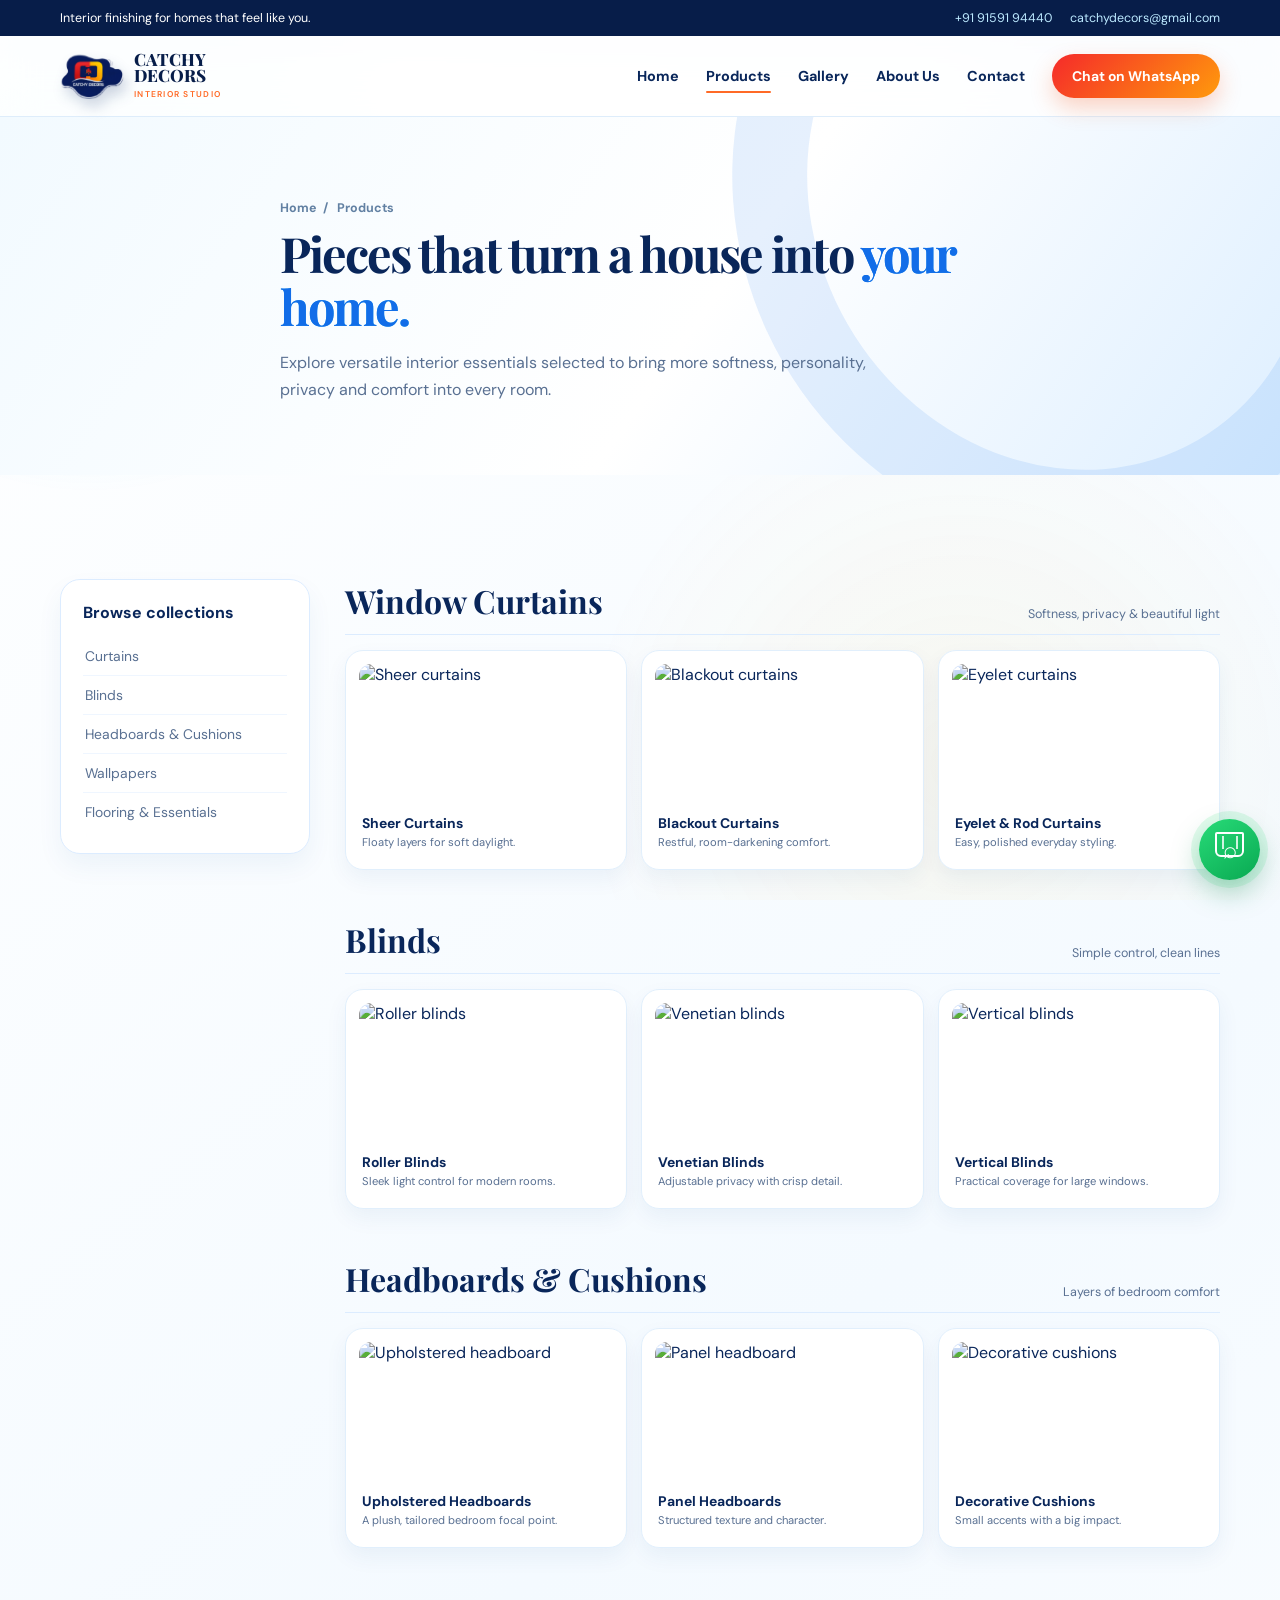
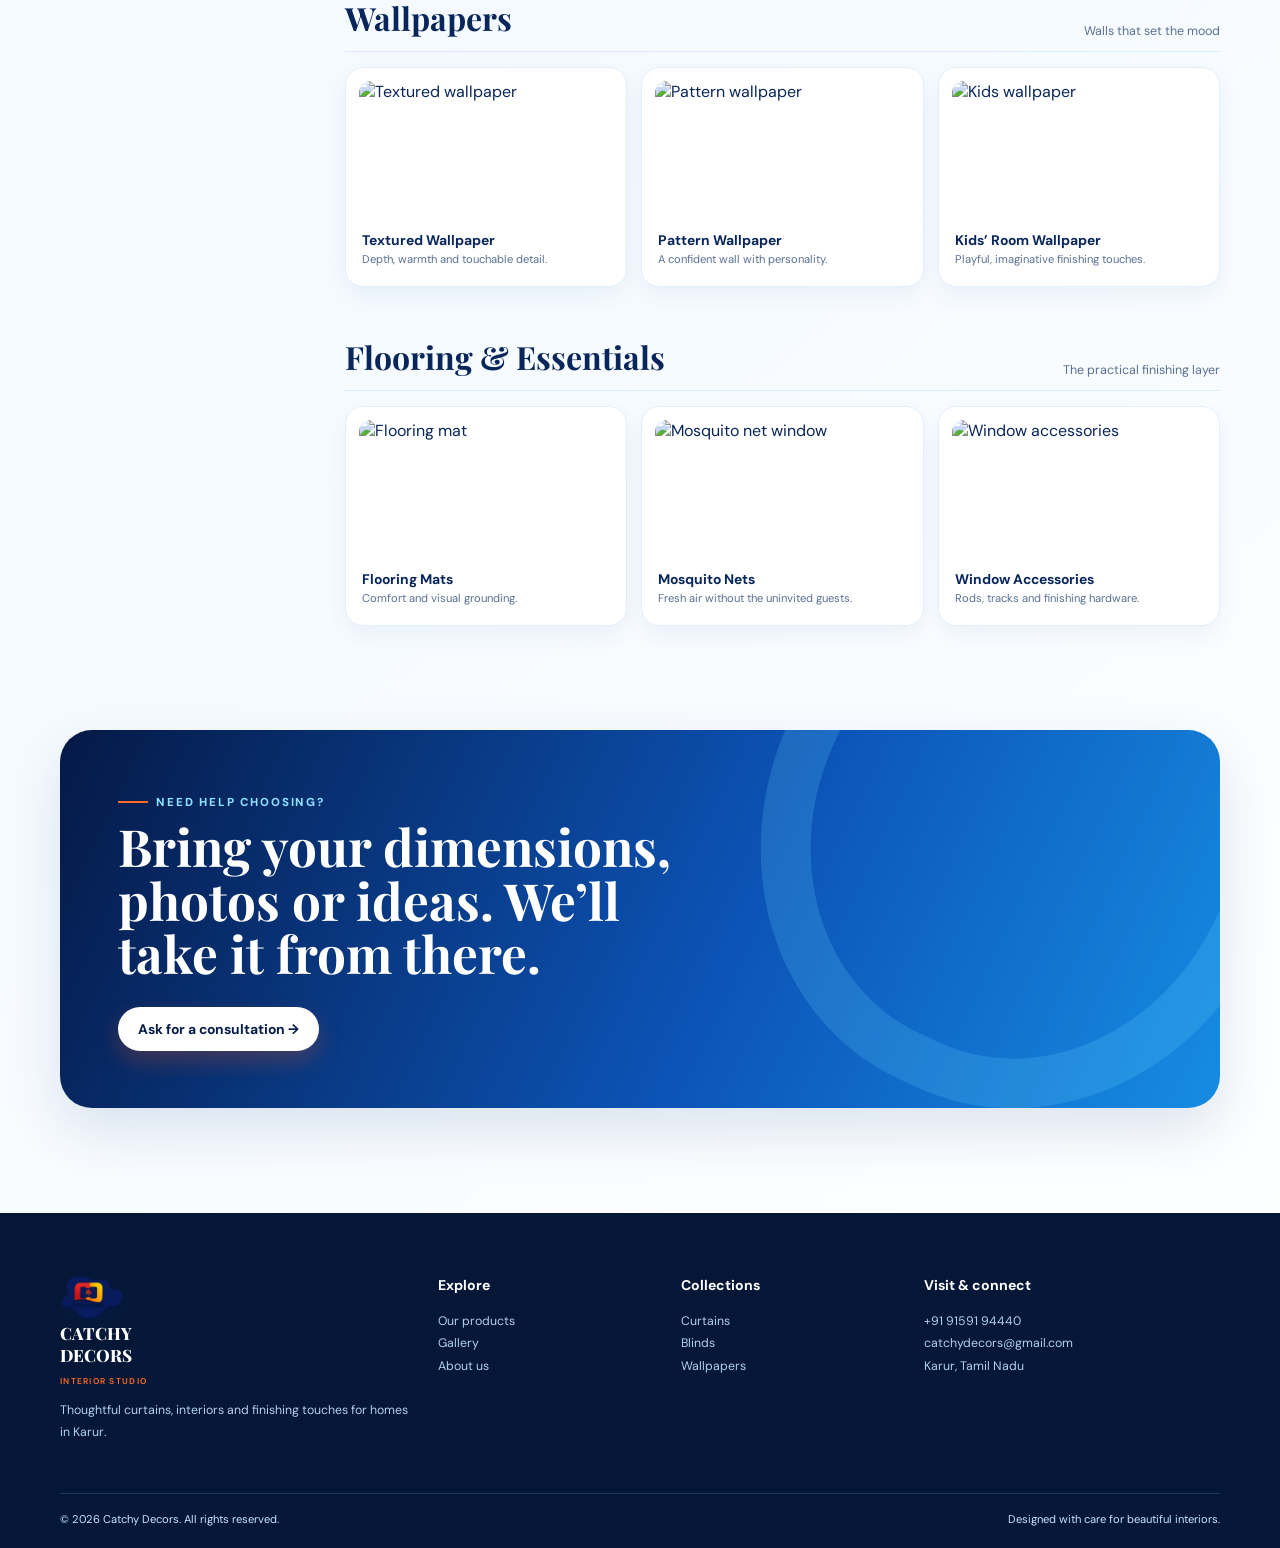
==== products.html @ 20538425 "Add files via upload" ====
<!doctype html>
<html lang="en-IN">

<head>
    <meta charset="utf-8">
    <meta name="viewport" content="width=device-width,initial-scale=1">
    <title>Interior Products | Curtains, Blinds, Wallpapers & More | Catchy Decors</title>
    <meta name="description"
        content="Browse Catchy Decors interior collections in Karur: window curtains, blinds, custom headboards and cushions, wallpapers, flooring mats and mosquito nets.">
    <meta name="keywords"
        content="curtain shop Karur, blinds, headboard, cushions, wallpaper, flooring mat, mosquito net">
    <meta name="robots" content="index, follow">
    <meta name="theme-color" content="#0b5cc0">
    <link rel="icon" href="assets/catchy-decors-logo.png">
    <link rel="stylesheet" href="styles.css">
</head>

<body>
    <div class="topline">
        <div class="container"><span>Interior finishing for homes that feel like you.</span>
            <div class="mini-links"><a href="tel:+919159194440">+91 91591 94440</a><a
                    href="mailto:catchydecors@gmail.com">catchydecors@gmail.com</a></div>
        </div>
    </div>
    <header class="site-header">
        <nav class="nav container"><a class="brand" href="index.html"><span class="logo-wrap"><img class="brand-logo"
                        src="assets/catchy-decors-logo.png" alt="Catchy Decors logo"></span><span
                    class="brand-name">CATCHY<br>DECORS<small>INTERIOR STUDIO</small></span></a><button
                class="menu-toggle" aria-label="Open navigation" aria-expanded="false">☰</button>
            <div class="navlinks"><a href="index.html">Home</a><a class="active" href="products.html">Products</a><a
                    href="gallery.html">Gallery</a><a href="about.html">About Us</a><a href="contact.html">Contact</a><a
                    class="nav-cta" href="https://wa.me/919159194440" target="_blank" rel="noopener">Chat on
                    WhatsApp</a></div>
        </nav>
    </header>
    <main>
        <section class="page-hero">
            <div class="container page-intro">
                <div class="breadcrumb"><a href="index.html">Home</a><span>/</span> Products</div>
                <h1>Pieces that turn a house into <em style="font-style:normal;color:#126de8">your home.</em></h1>
                <p>Explore versatile interior essentials selected to bring more softness, personality, privacy and
                    comfort into every room.</p>
            </div>
        </section>
        <section class="section container">
            <div class="products-layout">
                <aside class="product-filter">
                    <h3>Browse collections</h3><a href="#curtains">Curtains</a><a href="#blinds">Blinds</a><a
                        href="#headboards">Headboards & Cushions</a><a href="#wallpapers">Wallpapers</a><a
                        href="#flooring">Flooring & Essentials</a>
                </aside>
                <div class="product-list">
                    <section class="product-category" id="curtains">
                        <div class="category-title">
                            <h2>Window Curtains</h2>
                            <p>Softness, privacy & beautiful light</p>
                        </div>
                        <div class="subproduct-grid">
                            <article class="subproduct"><img
                                    src="https://images.unsplash.com/photo-1615874694520-474822394e73?auto=format&fit=crop&w=500&q=80"
                                    alt="Sheer curtains">
                                <h3>Sheer Curtains</h3>
                                <p>Floaty layers for soft daylight.</p>
                            </article>
                            <article class="subproduct"><img
                                    src="https://images.unsplash.com/photo-1618221195710-dd6b41faaea6?auto=format&fit=crop&w=500&q=80"
                                    alt="Blackout curtains">
                                <h3>Blackout Curtains</h3>
                                <p>Restful, room-darkening comfort.</p>
                            </article>
                            <article class="subproduct"><img
                                    src="https://images.unsplash.com/photo-1600210492486-724fe5c67fb0?auto=format&fit=crop&w=500&q=80"
                                    alt="Eyelet curtains">
                                <h3>Eyelet & Rod Curtains</h3>
                                <p>Easy, polished everyday styling.</p>
                            </article>
                        </div>
                    </section>
                    <section class="product-category" id="blinds">
                        <div class="category-title">
                            <h2>Blinds</h2>
                            <p>Simple control, clean lines</p>
                        </div>
                        <div class="subproduct-grid">
                            <article class="subproduct"><img
                                    src="https://images.unsplash.com/photo-1618220179428-22790b461013?auto=format&fit=crop&w=500&q=80"
                                    alt="Roller blinds">
                                <h3>Roller Blinds</h3>
                                <p>Sleek light control for modern rooms.</p>
                            </article>
                            <article class="subproduct"><img
                                    src="https://images.unsplash.com/photo-1615873968403-89e068629265?auto=format&fit=crop&w=500&q=80"
                                    alt="Venetian blinds">
                                <h3>Venetian Blinds</h3>
                                <p>Adjustable privacy with crisp detail.</p>
                            </article>
                            <article class="subproduct"><img
                                    src="https://images.unsplash.com/photo-1600607687939-ce8a6c25118c?auto=format&fit=crop&w=500&q=80"
                                    alt="Vertical blinds">
                                <h3>Vertical Blinds</h3>
                                <p>Practical coverage for large windows.</p>
                            </article>
                        </div>
                    </section>
                    <section class="product-category" id="headboards">
                        <div class="category-title">
                            <h2>Headboards & Cushions</h2>
                            <p>Layers of bedroom comfort</p>
                        </div>
                        <div class="subproduct-grid">
                            <article class="subproduct"><img
                                    src="https://images.unsplash.com/photo-1616486338812-3dadae4b4ace?auto=format&fit=crop&w=500&q=80"
                                    alt="Upholstered headboard">
                                <h3>Upholstered Headboards</h3>
                                <p>A plush, tailored bedroom focal point.</p>
                            </article>
                            <article class="subproduct"><img
                                    src="https://images.unsplash.com/photo-1616486338812-3dadae4b4ace?auto=format&fit=crop&w=500&q=80"
                                    alt="Panel headboard">
                                <h3>Panel Headboards</h3>
                                <p>Structured texture and character.</p>
                            </article>
                            <article class="subproduct"><img
                                    src="https://images.unsplash.com/photo-1616486338812-3dadae4b4ace?auto=format&fit=crop&w=500&q=80"
                                    alt="Decorative cushions">
                                <h3>Decorative Cushions</h3>
                                <p>Small accents with a big impact.</p>
                            </article>
                        </div>
                    </section>
                    <section class="product-category" id="wallpapers">
                        <div class="category-title">
                            <h2>Wallpapers</h2>
                            <p>Walls that set the mood</p>
                        </div>
                        <div class="subproduct-grid">
                            <article class="subproduct"><img
                                    src="https://images.unsplash.com/photo-1615529162924-f8605388461d?auto=format&fit=crop&w=500&q=80"
                                    alt="Textured wallpaper">
                                <h3>Textured Wallpaper</h3>
                                <p>Depth, warmth and touchable detail.</p>
                            </article>
                            <article class="subproduct"><img
                                    src="https://images.unsplash.com/photo-1615873968403-89e068629265?auto=format&fit=crop&w=500&q=80"
                                    alt="Pattern wallpaper">
                                <h3>Pattern Wallpaper</h3>
                                <p>A confident wall with personality.</p>
                            </article>
                            <article class="subproduct"><img
                                    src="https://images.unsplash.com/photo-1615529162924-f8605388461d?auto=format&fit=crop&w=500&q=80"
                                    alt="Kids wallpaper">
                                <h3>Kids’ Room Wallpaper</h3>
                                <p>Playful, imaginative finishing touches.</p>
                            </article>
                        </div>
                    </section>
                    <section class="product-category" id="flooring">
                        <div class="category-title">
                            <h2>Flooring & Essentials</h2>
                            <p>The practical finishing layer</p>
                        </div>
                        <div class="subproduct-grid">
                            <article class="subproduct"><img
                                    src="https://images.unsplash.com/photo-1600607687920-4e2a09cf159d?auto=format&fit=crop&w=500&q=80"
                                    alt="Flooring mat">
                                <h3>Flooring Mats</h3>
                                <p>Comfort and visual grounding.</p>
                            </article>
                            <article class="subproduct"><img
                                    src="https://images.unsplash.com/photo-1600210492486-724fe5c67fb0?auto=format&fit=crop&w=500&q=80"
                                    alt="Mosquito net window">
                                <h3>Mosquito Nets</h3>
                                <p>Fresh air without the uninvited guests.</p>
                            </article>
                            <article class="subproduct"><img
                                    src="https://images.unsplash.com/photo-1600607687920-4e2a09cf159d?auto=format&fit=crop&w=500&q=80"
                                    alt="Window accessories">
                                <h3>Window Accessories</h3>
                                <p>Rods, tracks and finishing hardware.</p>
                            </article>
                        </div>
                    </section>
                </div>
            </div>
        </section>
        <section class="container">
            <div class="cta-band"><span class="eyebrow" style="color:#8ee1ff">Need help choosing?</span>
                <h2>Bring your dimensions, photos or ideas. We’ll take it from there.</h2><a class="button"
                    href="contact.html">Ask for a consultation →</a>
            </div>
        </section>
    </main>
    <footer class="footer">
        <div class="container footer-grid">
            <div><a class="brand" href="index.html"><span class="logo-wrap"><img class="brand-logo"
                            src="assets/catchy-decors-logo.png" alt="Catchy Decors"></span><span
                        class="brand-name">CATCHY<br>DECORS<small>INTERIOR STUDIO</small></span></a>
                <p>Thoughtful curtains, interiors and finishing touches for homes in Karur.</p>
            </div>
            <div>
                <h3>Explore</h3><a href="products.html">Our products</a><a href="gallery.html">Gallery</a><a
                    href="about.html">About us</a>
            </div>
            <div>
                <h3>Collections</h3><a href="#curtains">Curtains</a><a href="#blinds">Blinds</a><a
                    href="#wallpapers">Wallpapers</a>
            </div>
            <div>
                <h3>Visit & connect</h3><a href="tel:+919159194440">+91 91591 94440</a><a
                    href="mailto:catchydecors@gmail.com">catchydecors@gmail.com</a><a
                    href="https://maps.app.goo.gl/fPRfcHDb8hCTFFmR6" target="_blank" rel="noopener">Karur, Tamil
                    Nadu</a>
            </div>
        </div>
        <div class="container footer-bottom"><span>© 2026 Catchy Decors. All rights reserved.</span><span>Designed with
                care for beautiful interiors.</span></div>
    </footer><a class="whatsapp" href="https://wa.me/919159194440" target="_blank" rel="noopener"
        aria-label="Chat with Catchy Decors on WhatsApp">⌕</a>
    <script src="script.js"></script>
</body>

</html>
---- styles.css ----
@import url('https://fonts.googleapis.com/css2?family=DM+Sans:wght@400;500;600;700&family=Playfair+Display:wght@600;700;800&display=swap');

:root {
    --ink: #09265a;
    --navy: #071d49;
    --blue: #126de8;
    --sky: #eaf6ff;
    --cyan: #64d7ff;
    --gold: #ffb309;
    --orange: #ff6a26;
    --red: #f52828;
    --white: #fff;
    --muted: #597092;
    --line: #dcecff;
    --shadow: 0 22px 55px rgba(10, 54, 125, .13)
}

* {
    box-sizing: border-box
}

html {
    scroll-behavior: smooth
}

body {
    margin: 0;
    background: linear-gradient(140deg, #fff 0%, #f4faff 48%, #fff 100%);
    color: var(--ink);
    font-family: 'DM Sans', Arial, sans-serif;
    overflow-x: hidden
}

body:before {
    content: '';
    position: fixed;
    inset: 0;
    z-index: -3;
    opacity: .8;
    background: radial-gradient(circle at 7% 20%, rgba(100, 215, 255, .19), transparent 20rem), radial-gradient(circle at 95% 18%, rgba(18, 109, 232, .11), transparent 19rem), radial-gradient(circle at 75% 85%, rgba(255, 179, 9, .08), transparent 25rem)
}

a {
    color: inherit;
    text-decoration: none
}

img {
    display: block;
    max-width: 100%
}

.container {
    width: min(1160px, calc(100% - 40px));
    margin: auto
}

.skip {
    position: absolute;
    left: -999px
}

.skip:focus {
    left: 1rem;
    top: 1rem;
    z-index: 100;
    background: white;
    padding: 10px
}

.topline {
    background: var(--navy);
    color: white;
    font-size: .78rem
}

.topline .container {
    height: 36px;
    display: flex;
    align-items: center;
    justify-content: space-between
}

.topline a {
    color: #bce9ff
}

.topline .mini-links {
    display: flex;
    gap: 18px
}

.site-header {
    position: sticky;
    top: 0;
    z-index: 50;
    background: rgba(255, 255, 255, .82);
    backdrop-filter: blur(18px);
    border-bottom: 1px solid rgba(211, 231, 250, .75)
}

.nav {
    height: 80px;
    display: flex;
    align-items: center;
    justify-content: space-between;
    gap: 24px
}

.brand {
    display: flex;
    align-items: center;
    gap: 10px;
    min-width: 145px
}

.logo-wrap {
    width: 64px;
    height: 56px;
    display: grid;
    place-items: center;
    perspective: 300px
}

.brand-logo {
    width: 76px;
    filter: drop-shadow(4px 8px 7px rgba(5, 36, 98, .22));
    transform: rotateY(-10deg) rotateX(7deg);
    animation: logo-float 5s ease-in-out infinite
}

.brand-name {
    font-family: 'Playfair Display', serif;
    color: var(--navy);
    font-weight: 800;
    line-height: .9;
    font-size: 1.06rem
}

.brand-name small {
    display: block;
    font: 600 .53rem 'DM Sans', sans-serif;
    letter-spacing: .15em;
    color: var(--orange);
    margin-top: 6px
}

.navlinks {
    display: flex;
    align-items: center;
    gap: 27px;
    font-size: .9rem;
    font-weight: 700
}

.navlinks a {
    position: relative
}

.navlinks a:not(.nav-cta):after {
    content: '';
    height: 2px;
    border-radius: 4px;
    width: 0;
    position: absolute;
    bottom: -8px;
    left: 0;
    background: var(--orange);
    transition: .25s
}

.navlinks a:hover:after,
.navlinks a.active:after {
    width: 100%
}

.nav-cta,
.button {
    display: inline-flex;
    align-items: center;
    justify-content: center;
    gap: 8px;
    border: 0;
    cursor: pointer;
    border-radius: 100px;
    padding: 13px 20px;
    background: linear-gradient(135deg, #f52a2a, #ff9a0c);
    color: white;
    font: 700 .87rem 'DM Sans', sans-serif;
    box-shadow: 0 10px 22px rgba(242, 83, 24, .25);
    transition: transform .22s, box-shadow .22s
}

.nav-cta:hover,
.button:hover {
    transform: translateY(-3px);
    box-shadow: 0 15px 28px rgba(242, 83, 24, .3)
}

.menu-toggle {
    display: none;
    border: 0;
    background: transparent;
    font-size: 1.45rem;
    color: var(--ink)
}

.hero {
    position: relative;
    min-height: 635px;
    padding: 80px 0 65px;
    display: grid;
    align-items: center;
    overflow: hidden
}

.hero:before {
    content: '';
    position: absolute;
    width: 600px;
    height: 760px;
    right: -120px;
    top: -120px;
    background: linear-gradient(135deg, rgba(18, 109, 232, .13), rgba(100, 215, 255, .03));
    border-radius: 48% 52% 40% 60%;
    transform: rotate(-19deg)
}

.hero-grid {
    display: grid;
    grid-template-columns: 1.02fr .98fr;
    align-items: center;
    gap: 45px
}

.eyebrow {
    display: inline-flex;
    align-items: center;
    gap: 8px;
    color: #126de8;
    text-transform: uppercase;
    letter-spacing: .16em;
    font-size: .72rem;
    font-weight: 800
}

.eyebrow:before {
    content: '';
    width: 30px;
    height: 2px;
    background: var(--orange)
}

h1,
h2,
h3,
p {
    margin-top: 0
}

h1 {
    font-family: 'Playfair Display', serif;
    font-size: clamp(2.9rem, 5.5vw, 5.2rem);
    line-height: .99;
    letter-spacing: -.055em;
    margin: 15px 0 23px;
    max-width: 680px
}

h1 em {
    font-style: normal;
    background: linear-gradient(120deg, #0c73e8, #31b9ee);
    background-clip: text;
    -webkit-background-clip: text;
    color: transparent
}

.hero p {
    font-size: 1.05rem;
    line-height: 1.7;
    color: var(--muted);
    max-width: 550px
}

.hero-actions {
    display: flex;
    gap: 12px;
    flex-wrap: wrap;
    margin-top: 30px
}

.button.secondary {
    background: white;
    color: var(--ink);
    box-shadow: inset 0 0 0 1px #b7d8ff, 0 8px 18px rgba(10, 54, 125, .08)
}

.button.secondary:hover {
    box-shadow: inset 0 0 0 1px #85beff, 0 14px 24px rgba(10, 54, 125, .11)
}

.trust-row {
    display: flex;
    gap: 24px;
    flex-wrap: wrap;
    margin-top: 42px
}

.trust-item {
    font-size: .77rem;
    font-weight: 700;
    color: #476585;
    display: flex;
    align-items: center;
    gap: 7px
}

.trust-item b {
    color: #ef6c16;
    font-size: 1.1rem
}

.hero-scene {
    position: relative;
    height: 475px;
    perspective: 1000px
}

.hero-photo {
    position: absolute;
    inset: 30px 7px 0 50px;
    overflow: hidden;
    border-radius: 42px 42px 110px 42px;
    box-shadow: -18px 23px 0 #d9f0ff, 0 32px 60px rgba(8, 54, 119, .23);
    transform: rotateY(-5deg) rotateX(2deg)
}

.hero-photo img {
    width: 100%;
    height: 100%;
    object-fit: cover
}

.hero-photo:after {
    content: '';
    position: absolute;
    inset: 0;
    background: linear-gradient(135deg, rgba(6, 29, 73, .15), transparent 55%)
}

.floating-card {
    position: absolute;
    background: rgba(255, 255, 255, .91);
    backdrop-filter: blur(10px);
    border: 1px solid white;
    box-shadow: var(--shadow);
    border-radius: 17px;
    padding: 14px;
    display: flex;
    align-items: center;
    gap: 10px;
    animation: levitate 5s ease-in-out infinite
}

.floating-card b {
    font-size: .83rem;
    display: block
}

.floating-card small {
    color: var(--muted);
    font-size: .67rem
}

.card-orb {
    width: 35px;
    height: 35px;
    border-radius: 50%;
    background: linear-gradient(135deg, var(--gold), var(--red));
    box-shadow: inset -5px -5px 7px rgba(133, 40, 0, .15)
}

.card-1 {
    left: 0;
    bottom: 62px
}

.card-2 {
    right: -12px;
    top: 0;
    animation-delay: -2.2s
}

.dot-grid {
    position: absolute;
    width: 106px;
    height: 106px;
    bottom: 0;
    right: 15px;
    opacity: .7;
    background-image: radial-gradient(var(--blue) 1.5px, transparent 1.5px);
    background-size: 13px 13px
}

.curtain-shape {
    position: absolute;
    z-index: -1;
    opacity: .13;
    width: 180px;
    height: 400px;
    left: -75px;
    top: 170px;
    background: linear-gradient(90deg, #0d64d8, #77dcff 22%, #126de8 47%, #c8f0ff 73%, #0f64d7);
    border-radius: 0 0 48% 52%;
    filter: blur(.3px);
    transform: skewY(-9deg)
}

.stats {
    position: relative;
    margin: -20px auto 0;
    width: min(1060px, calc(100% - 40px));
    background: rgba(255, 255, 255, .9);
    box-shadow: var(--shadow);
    border: 1px solid white;
    border-radius: 20px;
    display: grid;
    grid-template-columns: repeat(4, 1fr);
    z-index: 2
}

.stat {
    padding: 22px 28px;
    border-right: 1px solid var(--line)
}

.stat:last-child {
    border: 0
}

.stat strong {
    font-family: 'Playfair Display', serif;
    font-size: 1.65rem;
    display: block;
    color: var(--navy)
}

.stat span {
    font-size: .75rem;
    color: var(--muted);
    font-weight: 600
}

.section {
    padding: 104px 0;
    position: relative
}

.section.tint {
    background: linear-gradient(135deg, #f2faff, #fff 60%, #f7fbff)
}

.section-heading {
    display: flex;
    justify-content: space-between;
    align-items: end;
    gap: 30px;
    margin-bottom: 38px
}

.section-heading h2,
.page-intro h1 {
    font-family: 'Playfair Display', serif;
    font-size: clamp(2rem, 3.8vw, 3.3rem);
    line-height: 1.08;
    letter-spacing: -.04em;
    margin: 11px 0 0
}

.section-heading p {
    max-width: 460px;
    color: var(--muted);
    line-height: 1.65;
    margin: 0
}

.category-grid {
    display: grid;
    grid-template-columns: repeat(5, 1fr);
    gap: 16px
}

.category-card {
    position: relative;
    min-height: 245px;
    overflow: hidden;
    border-radius: 22px;
    background: #d7efff;
    box-shadow: 0 12px 25px rgba(28, 90, 151, .1);
    isolation: isolate;
    transition: transform .3s, box-shadow .3s
}

.category-card:hover {
    transform: translateY(-9px);
    box-shadow: 0 22px 34px rgba(28, 90, 151, .18)
}

.category-card img {
    position: absolute;
    inset: 0;
    width: 100%;
    height: 100%;
    object-fit: cover;
    transition: transform .55s
}

.category-card:hover img {
    transform: scale(1.1)
}

.category-card:after {
    content: '';
    position: absolute;
    inset: 0;
    background: linear-gradient(0deg, rgba(4, 22, 62, .86), transparent 70%);
    z-index: -1
}

.category-card div {
    position: absolute;
    inset: auto 15px 16px;
    color: white;
    z-index: 1
}

.category-card span {
    font-size: .68rem;
    color: #b9e6ff;
    font-weight: 700;
    text-transform: uppercase;
    letter-spacing: .1em
}

.category-card h3 {
    margin: 3px 0 0;
    font-size: 1.02rem
}

.home-products {
    display: grid;
    grid-template-columns: 1.05fr .95fr;
    gap: 44px;
    align-items: center
}

.product-showcase {
    height: 440px;
    border-radius: 38px;
    overflow: hidden;
    position: relative;
    box-shadow: var(--shadow)
}

.product-showcase img {
    width: 100%;
    height: 100%;
    object-fit: cover
}

.product-showcase:after {
    content: 'Custom-measured. Beautifully fitted.';
    position: absolute;
    right: 0;
    bottom: 0;
    padding: 16px 23px;
    border-radius: 18px 0 0 0;
    color: white;
    background: linear-gradient(135deg, #f52a2a, #ff9c10);
    font-size: .8rem;
    font-weight: 700
}

.benefits {
    display: grid;
    gap: 17px;
    margin: 27px 0
}

.benefit {
    display: flex;
    gap: 15px
}

.benefit-icon {
    flex: 0 0 40px;
    height: 40px;
    border-radius: 12px;
    background: #dff3ff;
    display: grid;
    place-items: center;
    color: #0b70db;
    font-size: 1.1rem
}

.benefit h3 {
    font-size: .95rem;
    margin: 1px 0 5px
}

.benefit p {
    font-size: .82rem;
    line-height: 1.55;
    color: var(--muted);
    margin: 0
}

.gallery-peek {
    display: grid;
    grid-template-columns: 1.15fr .85fr;
    gap: 18px;
    height: 390px
}

.gallery-peek a {
    overflow: hidden;
    border-radius: 24px;
    position: relative
}

.gallery-peek a:first-child {
    grid-row: span 2
}

.gallery-peek img {
    height: 100%;
    width: 100%;
    object-fit: cover;
    transition: transform .45s
}

.gallery-peek a:hover img {
    transform: scale(1.06)
}

.gallery-peek a:after {
    content: attr(data-label);
    position: absolute;
    inset: auto 0 0;
    padding: 24px 18px 15px;
    color: white;
    font-size: .86rem;
    font-weight: 700;
    background: linear-gradient(transparent, rgba(7, 29, 73, .78))
}

.cta-band {
    position: relative;
    overflow: hidden;
    background: linear-gradient(115deg, #051946, #0c54b7 58%, #168ce2);
    color: white;
    border-radius: 32px;
    padding: 57px 58px;
    box-shadow: var(--shadow)
}

.cta-band:after {
    content: '';
    position: absolute;
    right: -70px;
    top: -200px;
    width: 420px;
    height: 480px;
    border: 50px solid rgba(109, 221, 255, .18);
    border-radius: 48%;
    transform: rotate(25deg)
}

.cta-band h2 {
    font-family: 'Playfair Display', serif;
    font-size: clamp(2rem, 4vw, 3.2rem);
    line-height: 1.05;
    max-width: 600px;
    margin: 10px 0 16px
}

.cta-band p {
    max-width: 530px;
    color: #d3edff;
    line-height: 1.65
}

.cta-band .button {
    position: relative;
    z-index: 1;
    background: white;
    color: var(--navy);
    margin-top: 10px
}

.page-hero {
    position: relative;
    overflow: hidden;
    padding: 83px 0 72px;
    background: linear-gradient(125deg, #f2faff, #fff 55%, #deefff)
}

.page-hero:after {
    content: '';
    position: absolute;
    width: 490px;
    height: 550px;
    right: -100px;
    top: -265px;
    border: 75px solid rgba(18, 109, 232, .1);
    border-radius: 50%;
    transform: rotate(-30deg)
}

.breadcrumb {
    font-size: .78rem;
    color: #6281a3;
    font-weight: 700
}

.breadcrumb span {
    margin: 0 6px
}

.page-intro {
    max-width: 720px;
    position: relative;
    z-index: 1
}

.page-intro p {
    max-width: 600px;
    margin: 17px 0 0;
    color: var(--muted);
    line-height: 1.7
}

.products-layout {
    display: grid;
    grid-template-columns: 250px 1fr;
    gap: 35px
}

.product-filter {
    height: max-content;
    padding: 22px;
    border: 1px solid var(--line);
    border-radius: 20px;
    background: white;
    box-shadow: 0 12px 26px rgba(17, 82, 150, .06);
    position: sticky;
    top: 100px
}

.product-filter h3 {
    font-size: 1rem;
    margin-bottom: 14px
}

.product-filter a {
    display: block;
    padding: 10px 2px;
    color: var(--muted);
    font-size: .87rem;
    border-bottom: 1px solid #eff6ff
}

.product-filter a:last-child {
    border: 0
}

.product-filter a:hover {
    color: var(--blue);
    font-weight: 700
}

.product-list {
    display: grid;
    gap: 48px
}

.product-category {
    scroll-margin-top: 120px
}

.product-category>.category-title {
    display: flex;
    align-items: end;
    justify-content: space-between;
    margin-bottom: 15px;
    border-bottom: 1px solid var(--line);
    padding-bottom: 12px
}

.category-title h2 {
    font-family: 'Playfair Display', serif;
    font-size: 2rem;
    margin: 0
}

.category-title p {
    margin: 0;
    font-size: .78rem;
    color: var(--muted)
}

.subproduct-grid {
    display: grid;
    grid-template-columns: repeat(3, 1fr);
    gap: 14px
}

.subproduct {
    min-height: 220px;
    border: 1px solid #e1effc;
    background: white;
    border-radius: 18px;
    padding: 13px;
    box-shadow: 0 9px 22px rgba(14, 72, 130, .06);
    transition: .3s
}

.subproduct:hover {
    transform: translateY(-5px);
    box-shadow: 0 18px 28px rgba(14, 72, 130, .11)
}

.subproduct img {
    height: 138px;
    width: 100%;
    object-fit: cover;
    border-radius: 12px
}

.subproduct h3 {
    font-size: .87rem;
    margin: 12px 3px 3px
}

.subproduct p {
    font-size: .7rem;
    color: var(--muted);
    margin: 0 3px
}

.gallery-stage {
    height: 510px;
    margin-top: 15px;
    display: grid;
    place-items: center;
    perspective: 1200px;
    overflow: hidden;
    border-radius: 32px;
    background: radial-gradient(circle at 50% 20%, #edf9ff, #bfe6ff 110%);
    position: relative
}

.gallery-stage:before {
    content: 'CATCHY DECORS • KARUR';
    position: absolute;
    top: 26px;
    font-size: .66rem;
    letter-spacing: .22em;
    font-weight: 800;
    color: #4382ad
}

.gallery-ring {
    --rot: 0deg;
    width: 270px;
    height: 344px;
    position: relative;
    transform-style: preserve-3d;
    transition: transform .75s cubic-bezier(.2, .8, .2, 1);
    transform: rotateY(var(--rot))
}

.gallery-slide {
    position: absolute;
    inset: 0;
    overflow: hidden;
    border-radius: 20px;
    box-shadow: 0 20px 34px rgba(7, 45, 97, .26);
    backface-visibility: hidden
}

.gallery-slide:nth-child(1) {
    transform: rotateY(0deg) translateZ(290px)
}

.gallery-slide:nth-child(2) {
    transform: rotateY(72deg) translateZ(290px)
}

.gallery-slide:nth-child(3) {
    transform: rotateY(144deg) translateZ(290px)
}

.gallery-slide:nth-child(4) {
    transform: rotateY(216deg) translateZ(290px)
}

.gallery-slide:nth-child(5) {
    transform: rotateY(288deg) translateZ(290px)
}

.gallery-slide img {
    width: 100%;
    height: 100%;
    object-fit: cover
}

.gallery-slide span {
    position: absolute;
    bottom: 0;
    left: 0;
    right: 0;
    padding: 30px 16px 15px;
    color: white;
    font-size: .8rem;
    font-weight: 700;
    background: linear-gradient(transparent, rgba(5, 24, 58, .8))
}

.gallery-controls {
    display: flex;
    align-items: center;
    justify-content: center;
    gap: 12px;
    margin-top: 22px
}

.round-btn {
    width: 42px;
    height: 42px;
    border: 1px solid #bedfff;
    border-radius: 50%;
    background: white;
    color: var(--blue);
    font-size: 1.15rem;
    cursor: pointer
}

.round-btn:hover {
    background: var(--blue);
    color: white
}

.gallery-note {
    font-size: .78rem;
    color: var(--muted);
    margin: 0 8px
}

.about-layout {
    display: grid;
    grid-template-columns: .9fr 1.1fr;
    gap: 60px;
    align-items: center
}

.about-photo {
    position: relative
}

.about-photo img {
    height: 480px;
    width: 100%;
    object-fit: cover;
    border-radius: 34px;
    box-shadow: var(--shadow)
}

.about-photo:after {
    content: 'Karur, Tamil Nadu';
    position: absolute;
    bottom: 25px;
    right: -18px;
    background: white;
    border-radius: 13px;
    padding: 13px 17px;
    box-shadow: var(--shadow);
    font-size: .75rem;
    font-weight: 800
}

.about-copy p {
    color: var(--muted);
    line-height: 1.75
}

.values {
    display: grid;
    grid-template-columns: 1fr 1fr;
    gap: 15px;
    margin-top: 25px
}

.value {
    padding: 18px;
    border-radius: 15px;
    background: #f1f9ff
}

.value strong {
    display: block;
    font-size: .87rem;
    margin-bottom: 5px
}

.value span {
    font-size: .73rem;
    color: var(--muted);
    line-height: 1.4
}

.contact-layout {
    display: grid;
    grid-template-columns: .88fr 1.12fr;
    gap: 34px
}

.contact-card,
.contact-form {
    border-radius: 25px;
    background: white;
    border: 1px solid #e0eefb;
    box-shadow: var(--shadow);
    padding: 34px
}

.contact-card {
    background: linear-gradient(145deg, #061d49, #0d5abe);
    color: white
}

.contact-card h2,
.contact-form h2 {
    font-family: 'Playfair Display', serif;
    font-size: 2.15rem;
    line-height: 1.1
}

.contact-card p {
    color: #cce7ff;
    line-height: 1.65;
    font-size: .88rem
}

.contact-details {
    display: grid;
    gap: 18px;
    margin: 29px 0
}

.contact-detail {
    display: flex;
    gap: 12px
}

.contact-detail i {
    font-style: normal;
    display: grid;
    place-items: center;
    flex: 0 0 32px;
    height: 32px;
    border-radius: 9px;
    background: rgba(95, 211, 255, .18)
}

.contact-detail b {
    display: block;
    font-size: .73rem;
    color: #9edcff;
    text-transform: uppercase;
    letter-spacing: .09em
}

.contact-detail span {
    font-size: .83rem;
    display: block;
    margin-top: 3px
}

.contact-card .button {
    background: white;
    color: var(--navy);
    width: 100%
}

.contact-form p {
    color: var(--muted);
    font-size: .85rem;
    line-height: 1.6
}

.form-row {
    display: grid;
    grid-template-columns: 1fr 1fr;
    gap: 14px
}

.field {
    margin: 12px 0
}

.field label {
    display: block;
    font-size: .74rem;
    font-weight: 800;
    margin: 0 0 6px
}

.field input,
.field textarea {
    width: 100%;
    border: 1px solid #cfe3f7;
    border-radius: 11px;
    padding: 12px;
    font: inherit;
    font-size: .86rem;
    outline: none
}

.field input:focus,
.field textarea:focus {
    border-color: var(--blue);
    box-shadow: 0 0 0 3px #dbf0ff
}

.field textarea {
    height: 106px;
    resize: vertical
}

.form-status {
    font-size: .78rem;
    color: #25833f;
    margin: 10px 0 0;
    display: none
}

.social-row {
    display: flex;
    gap: 10px;
    margin-top: 20px
}

.social-row a {
    width: 34px;
    height: 34px;
    border-radius: 50%;
    background: rgba(255, 255, 255, .13);
    display: grid;
    place-items: center;
    font-weight: 800;
    font-size: .75rem
}

.social-row a:hover {
    background: var(--cyan);
    color: var(--navy)
}

.footer {
    background: #051736;
    color: #c6e3ff;
    margin-top: 105px;
    padding: 56px 0 22px
}

.footer-grid {
    display: grid;
    grid-template-columns: 1.3fr .8fr .8fr 1.1fr;
    gap: 28px
}

.footer h3 {
    color: white;
    font-size: .88rem;
    margin: 7px 0 16px
}

.footer p,
.footer a {
    font-size: .77rem;
    line-height: 1.8;
    color: #b1d0ed
}

.footer a {
    display: block
}

.footer .brand-name {
    color: white
}

.footer .brand {
    margin-bottom: 12px
}

.footer-bottom {
    border-top: 1px solid rgba(166, 214, 251, .18);
    margin-top: 38px;
    padding-top: 18px;
    display: flex;
    justify-content: space-between;
    font-size: .7rem
}

.whatsapp {
    position: fixed;
    right: 20px;
    bottom: 20px;
    z-index: 60;
    width: 61px;
    height: 61px;
    border-radius: 50%;
    display: grid;
    place-items: center;
    background: linear-gradient(145deg, #28db78, #09a952);
    box-shadow: 0 12px 28px rgba(5, 135, 76, .34), 0 0 0 8px rgba(40, 219, 120, .13);
    color: white;
    font-size: 1.5rem;
    transition: .25s
}

.whatsapp:hover {
    transform: scale(1.08) rotate(-5deg)
}

.whatsapp:before {
    content: '';
    position: absolute;
    top: 13px;
    width: 25px;
    height: 21px;
    border: 2px solid white;
    border-radius: 2px 2px 6px 6px
}

.whatsapp:after {
    content: '';
    position: absolute;
    top: 17px;
    width: 12px;
    height: 13px;
    border-left: 2px solid white;
    border-right: 2px solid white;
    opacity: .8
}

@keyframes logo-float {
    50% {
        transform: rotateY(9deg) rotateX(-4deg) translateY(-4px)
    }
}

@keyframes levitate {
    50% {
        transform: translateY(-10px)
    }
}

@media(max-width:900px) {
    .navlinks {
        gap: 17px
    }

    .category-grid {
        grid-template-columns: repeat(3, 1fr)
    }

    .products-layout {
        grid-template-columns: 1fr
    }

    .product-filter {
        position: static;
        display: flex;
        align-items: center;
        gap: 13px;
        overflow: auto;
        padding: 13px
    }

    .product-filter h3 {
        margin: 0;
        white-space: nowrap
    }

    .product-filter a {
        padding: 5px 8px;
        border: 0;
        white-space: nowrap
    }

    .subproduct-grid {
        grid-template-columns: repeat(2, 1fr)
    }

    .footer-grid {
        grid-template-columns: 1.2fr 1fr
    }

    .hero {
        min-height: auto
    }

    .hero-grid {
        gap: 15px
    }

    .hero-scene {
        height: 400px
    }

    .about-layout {
        gap: 34px
    }
}

@media(max-width:680px) {
    .container {
        width: min(100% - 28px, 560px)
    }

    .topline {
        display: none
    }

    .nav {
        height: 68px
    }

    .brand-logo {
        width: 66px
    }

    .navlinks {
        display: none;
        position: absolute;
        top: 68px;
        left: 0;
        right: 0;
        padding: 18px 20px 23px;
        background: rgba(255, 255, 255, .98);
        box-shadow: 0 14px 22px rgba(9, 38, 90, .08);
        flex-direction: column;
        align-items: flex-start;
        gap: 20px
    }

    .navlinks.open {
        display: flex
    }

    .menu-toggle {
        display: block
    }

    .hero {
        padding: 61px 0 42px
    }

    .hero-grid {
        grid-template-columns: 1fr
    }

    .hero-scene {
        order: -1;
        height: 315px
    }

    .hero-photo {
        inset: 17px 12px 0 31px;
        border-radius: 28px 28px 72px 28px
    }

    .floating-card {
        padding: 10px
    }

    .card-1 {
        left: 0;
        bottom: 20px
    }

    .card-2 {
        right: 0
    }

    .hero h1 {
        font-size: 3rem
    }

    .hero p {
        font-size: .94rem
    }

    .trust-row {
        margin-top: 27px;
        gap: 14px
    }

    .stats {
        grid-template-columns: 1fr 1fr;
        margin-top: 0
    }

    .stat {
        padding: 17px;
        border-bottom: 1px solid var(--line)
    }

    .stat:nth-child(2) {
        border-right: 0
    }

    .stat:nth-child(3),
    .stat:nth-child(4) {
        border-bottom: 0
    }

    .section {
        padding: 68px 0
    }

    .section-heading {
        display: block;
        margin-bottom: 28px
    }

    .section-heading p {
        margin-top: 15px
    }

    .category-grid {
        grid-template-columns: 1fr 1fr;
        gap: 12px
    }

    .category-card {
        min-height: 190px
    }

    .category-card:last-child {
        grid-column: span 2
    }

    .home-products,
    .about-layout,
    .contact-layout {
        grid-template-columns: 1fr
    }

    .product-showcase {
        height: 320px
    }

    .gallery-peek {
        height: 380px;
        grid-template-columns: 1fr 1fr
    }

    .cta-band {
        padding: 38px 25px;
        border-radius: 24px
    }

    .page-hero {
        padding: 57px 0
    }

    .products-layout {
        gap: 26px
    }

    .subproduct-grid {
        grid-template-columns: 1fr 1fr;
        gap: 10px
    }

    .subproduct {
        padding: 9px;
        min-height: 190px
    }

    .subproduct img {
        height: 112px
    }

    .category-title p {
        display: none
    }

    .gallery-stage {
        height: 425px
    }

    .gallery-ring {
        transform: scale(.76) rotateY(var(--rot))
    }

    .about-photo img {
        height: 360px
    }

    .contact-card,
    .contact-form {
        padding: 26px 21px
    }

    .form-row {
        grid-template-columns: 1fr
    }

    .footer {
        margin-top: 68px
    }

    .footer-grid {
        grid-template-columns: 1fr 1fr;
        gap: 18px
    }

    .footer-grid>div:first-child {
        grid-column: span 2
    }

    .footer-bottom {
        display: block;
        line-height: 2
    }

    .whatsapp {
        right: 15px;
        bottom: 15px
    }

    .page-intro h1 {
        font-size: 2.7rem
    }
}
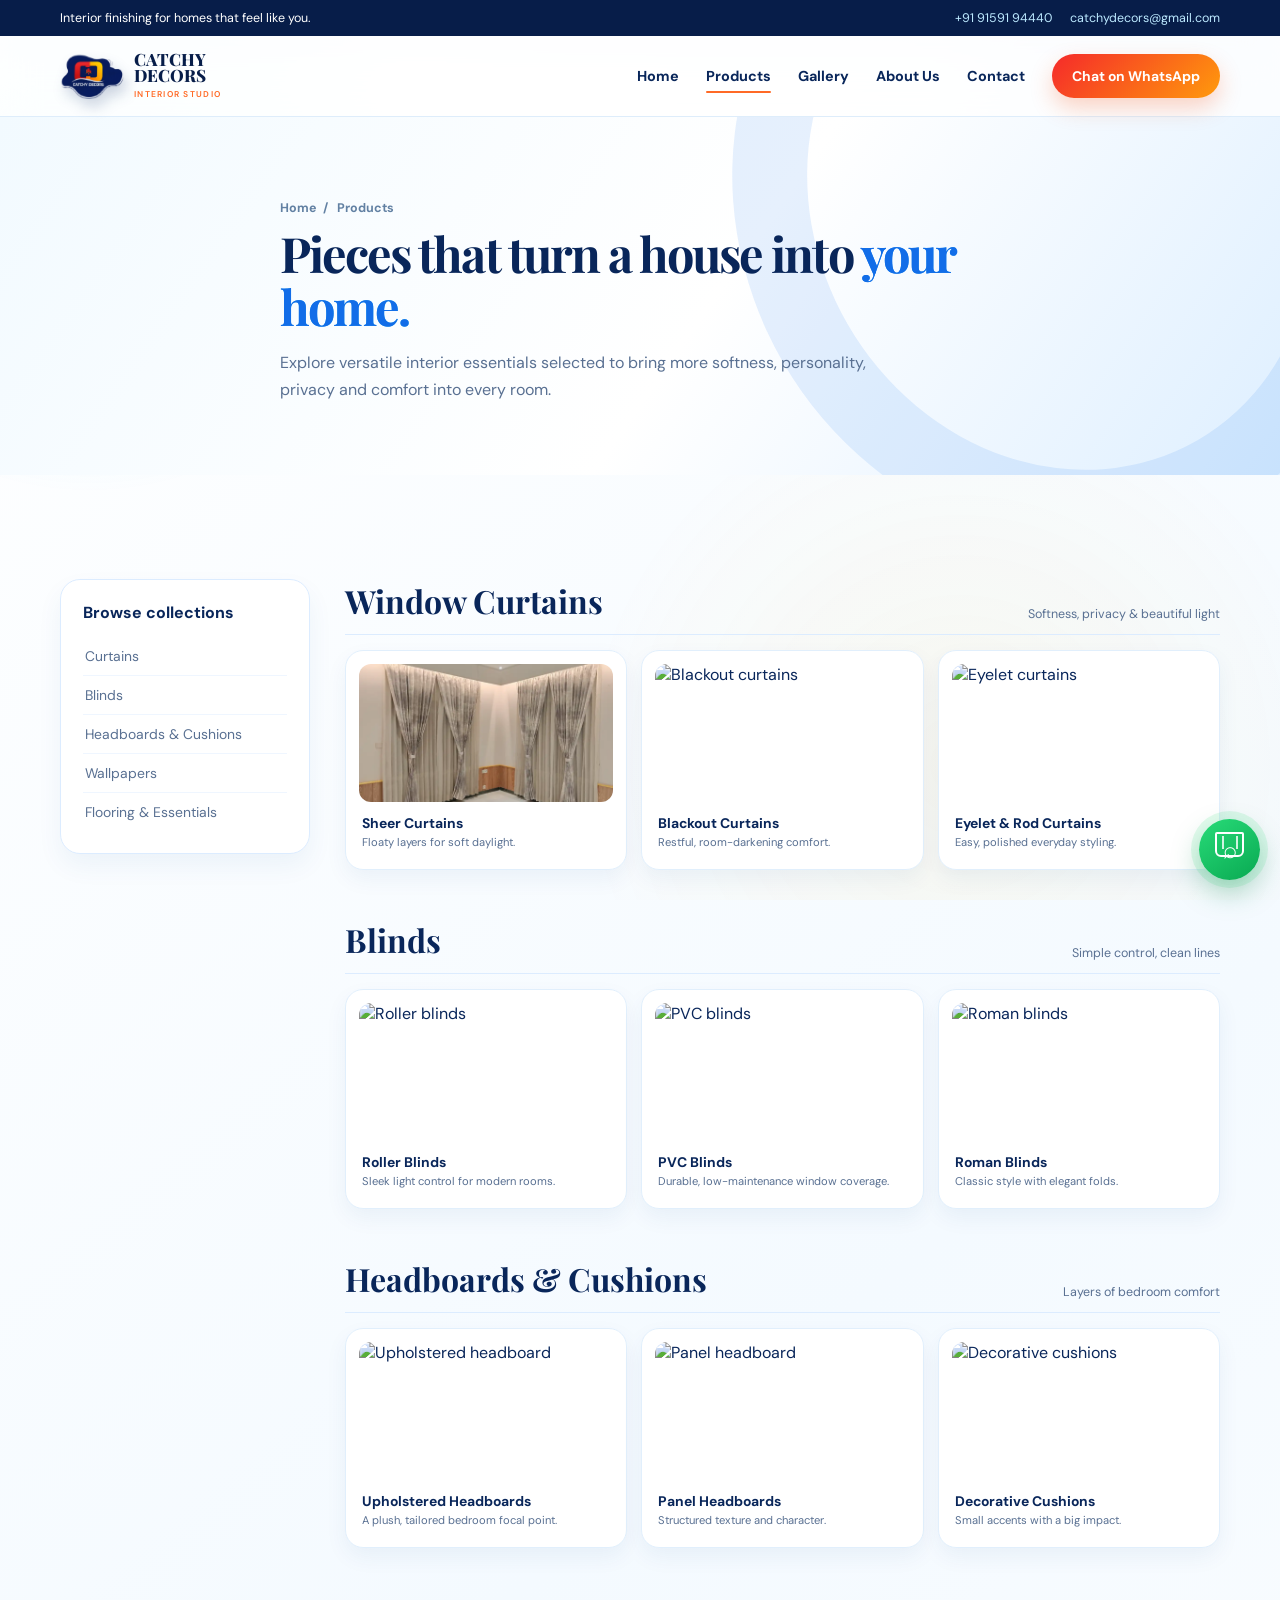
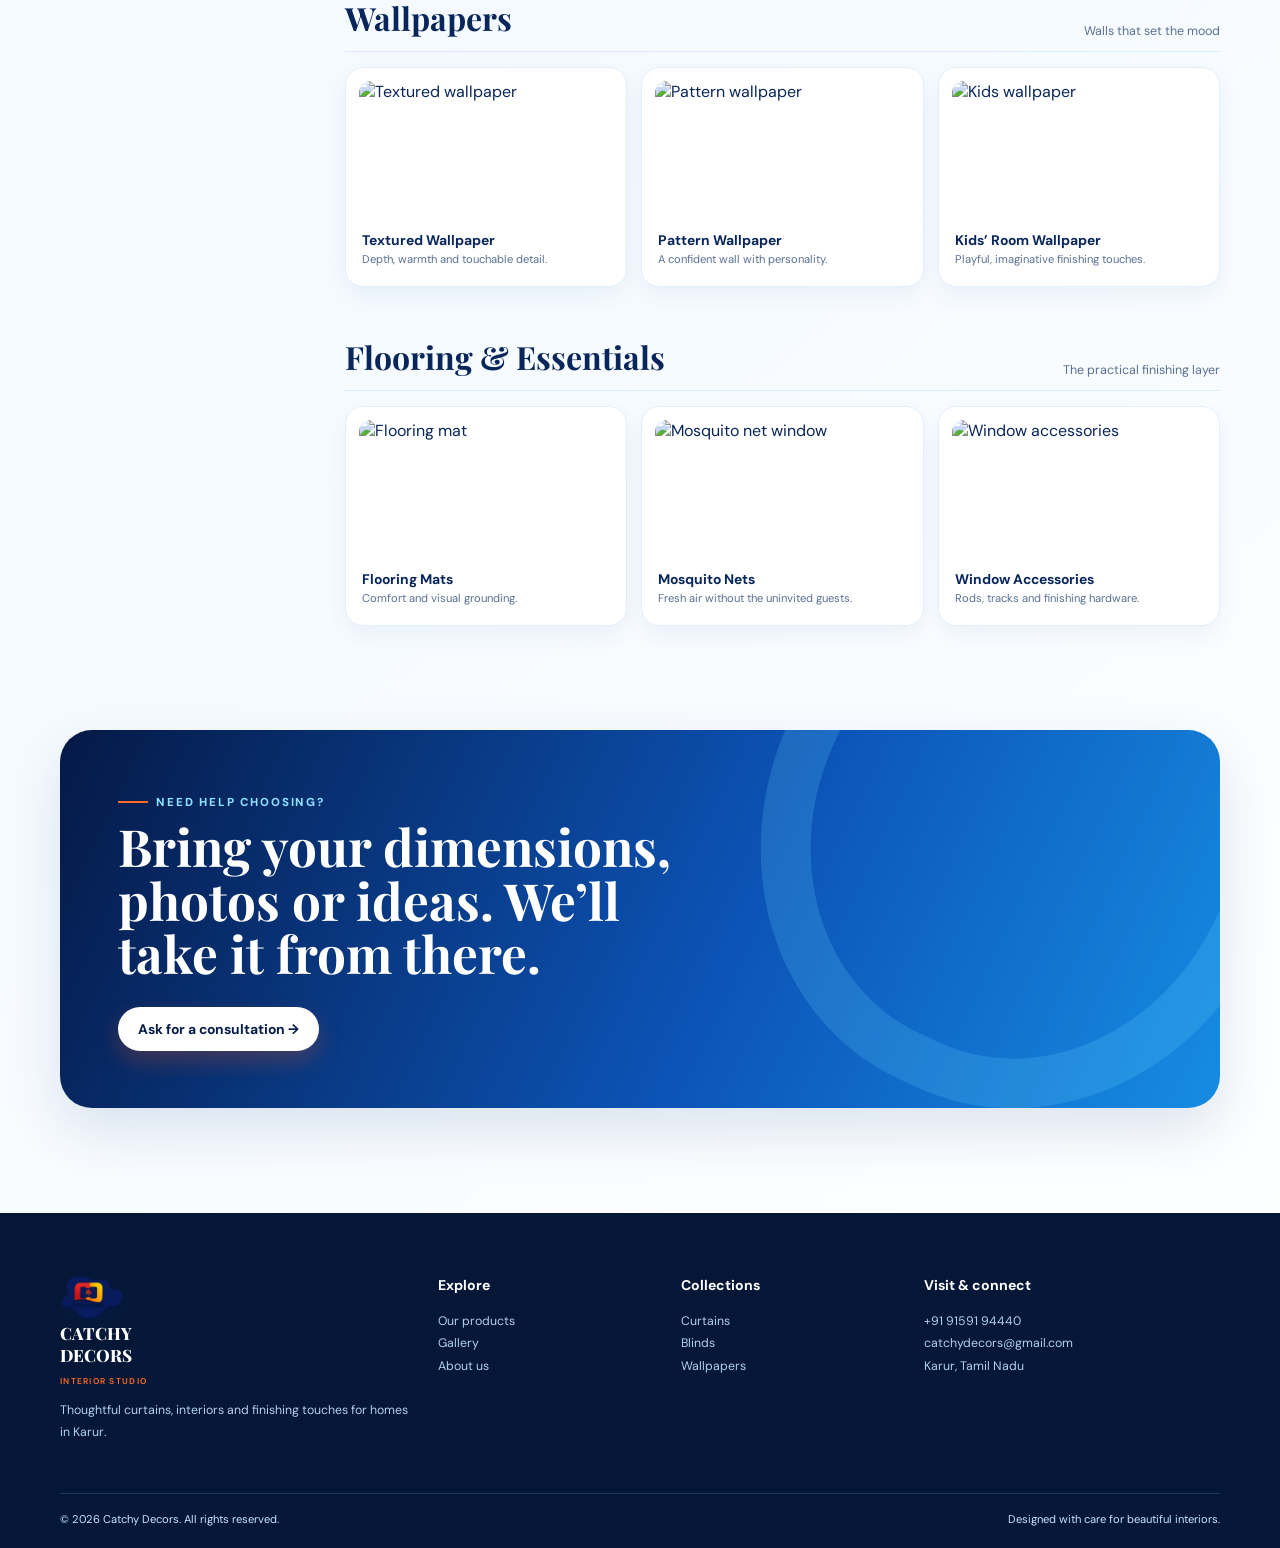
==== commit ac38dbfe: "Add files via upload" ====
--- a/products.html
+++ b/products.html
@@ -57,19 +57,19 @@
                         </div>
                         <div class="subproduct-grid">
                             <article class="subproduct"><img
-                                    src="https://images.unsplash.com/photo-1615874694520-474822394e73?auto=format&fit=crop&w=500&q=80"
+                                    src="assets/curtains/window curtains 1 (5).webp"
                                     alt="Sheer curtains">
                                 <h3>Sheer Curtains</h3>
                                 <p>Floaty layers for soft daylight.</p>
                             </article>
                             <article class="subproduct"><img
-                                    src="https://images.unsplash.com/photo-1618221195710-dd6b41faaea6?auto=format&fit=crop&w=500&q=80"
+                                    src="E:\catchy decora\catchy-decors-website\assets\curtains\window curtains 1 (10).webp"
                                     alt="Blackout curtains">
                                 <h3>Blackout Curtains</h3>
                                 <p>Restful, room-darkening comfort.</p>
                             </article>
                             <article class="subproduct"><img
-                                    src="https://images.unsplash.com/photo-1600210492486-724fe5c67fb0?auto=format&fit=crop&w=500&q=80"
+                                    src="E:\catchy decora\catchy-decors-website\assets\curtains\window curtains 1 (14).webp"
                                     alt="Eyelet curtains">
                                 <h3>Eyelet & Rod Curtains</h3>
                                 <p>Easy, polished everyday styling.</p>
@@ -83,22 +83,22 @@
                         </div>
                         <div class="subproduct-grid">
                             <article class="subproduct"><img
-                                    src="https://images.unsplash.com/photo-1618220179428-22790b461013?auto=format&fit=crop&w=500&q=80"
+                                    src="E:\catchy decora\catchy-decors-website\assets\blinds\outer _blind or all weather blinds.webp"
                                     alt="Roller blinds">
                                 <h3>Roller Blinds</h3>
                                 <p>Sleek light control for modern rooms.</p>
                             </article>
                             <article class="subproduct"><img
-                                    src="https://images.unsplash.com/photo-1615873968403-89e068629265?auto=format&fit=crop&w=500&q=80"
-                                    alt="Venetian blinds">
-                                <h3>Venetian Blinds</h3>
-                                <p>Adjustable privacy with crisp detail.</p>
-                            </article>
-                            <article class="subproduct"><img
-                                    src="https://images.unsplash.com/photo-1600607687939-ce8a6c25118c?auto=format&fit=crop&w=500&q=80"
-                                    alt="Vertical blinds">
-                                <h3>Vertical Blinds</h3>
-                                <p>Practical coverage for large windows.</p>
+                                    src="E:\catchy decora\catchy-decors-website\assets\blinds\pvc blinds.webp"
+                                    alt="PVC blinds">
+                                <h3>PVC Blinds</h3>
+                                <p>Durable, low-maintenance window coverage.</p>
+                            </article>
+                            <article class="subproduct"><img
+                                    src="E:\catchy decora\catchy-decors-website\assets\blinds\roman blind 6.webp"
+                                    alt="Roman blinds">
+                                <h3>Roman Blinds</h3>
+                                <p>Classic style with elegant folds.</p>
                             </article>
                         </div>
                     </section>
@@ -109,19 +109,19 @@
                         </div>
                         <div class="subproduct-grid">
                             <article class="subproduct"><img
-                                    src="https://images.unsplash.com/photo-1616486338812-3dadae4b4ace?auto=format&fit=crop&w=500&q=80"
+                                    src="E:\catchy decora\catchy-decors-website\assets\headboard\head board (25).webp"
                                     alt="Upholstered headboard">
                                 <h3>Upholstered Headboards</h3>
                                 <p>A plush, tailored bedroom focal point.</p>
                             </article>
                             <article class="subproduct"><img
-                                    src="https://images.unsplash.com/photo-1616486338812-3dadae4b4ace?auto=format&fit=crop&w=500&q=80"
+                                    src="E:\catchy decora\catchy-decors-website\assets\headboard\head board (26).webp"
                                     alt="Panel headboard">
                                 <h3>Panel Headboards</h3>
                                 <p>Structured texture and character.</p>
                             </article>
                             <article class="subproduct"><img
-                                    src="https://images.unsplash.com/photo-1616486338812-3dadae4b4ace?auto=format&fit=crop&w=500&q=80"
+                                    src="E:\catchy decora\catchy-decors-website\assets\headboard\head board (24).webp"
                                     alt="Decorative cushions">
                                 <h3>Decorative Cushions</h3>
                                 <p>Small accents with a big impact.</p>
@@ -161,19 +161,19 @@
                         </div>
                         <div class="subproduct-grid">
                             <article class="subproduct"><img
-                                    src="https://images.unsplash.com/photo-1600607687920-4e2a09cf159d?auto=format&fit=crop&w=500&q=80"
+                                    src="E:\catchy decora\catchy-decors-website\assets\floor mat\floor mate.webp"
                                     alt="Flooring mat">
                                 <h3>Flooring Mats</h3>
                                 <p>Comfort and visual grounding.</p>
                             </article>
                             <article class="subproduct"><img
-                                    src="https://images.unsplash.com/photo-1600210492486-724fe5c67fb0?auto=format&fit=crop&w=500&q=80"
+                                    src="E:\catchy decora\catchy-decors-website\assets\mosquito net\mosquito net door.webp"
                                     alt="Mosquito net window">
                                 <h3>Mosquito Nets</h3>
                                 <p>Fresh air without the uninvited guests.</p>
                             </article>
                             <article class="subproduct"><img
-                                    src="https://images.unsplash.com/photo-1600607687920-4e2a09cf159d?auto=format&fit=crop&w=500&q=80"
+                                    src="E:\catchy decora\catchy-decors-website\assets\curtain-channel.webp"
                                     alt="Window accessories">
                                 <h3>Window Accessories</h3>
                                 <p>Rods, tracks and finishing hardware.</p>
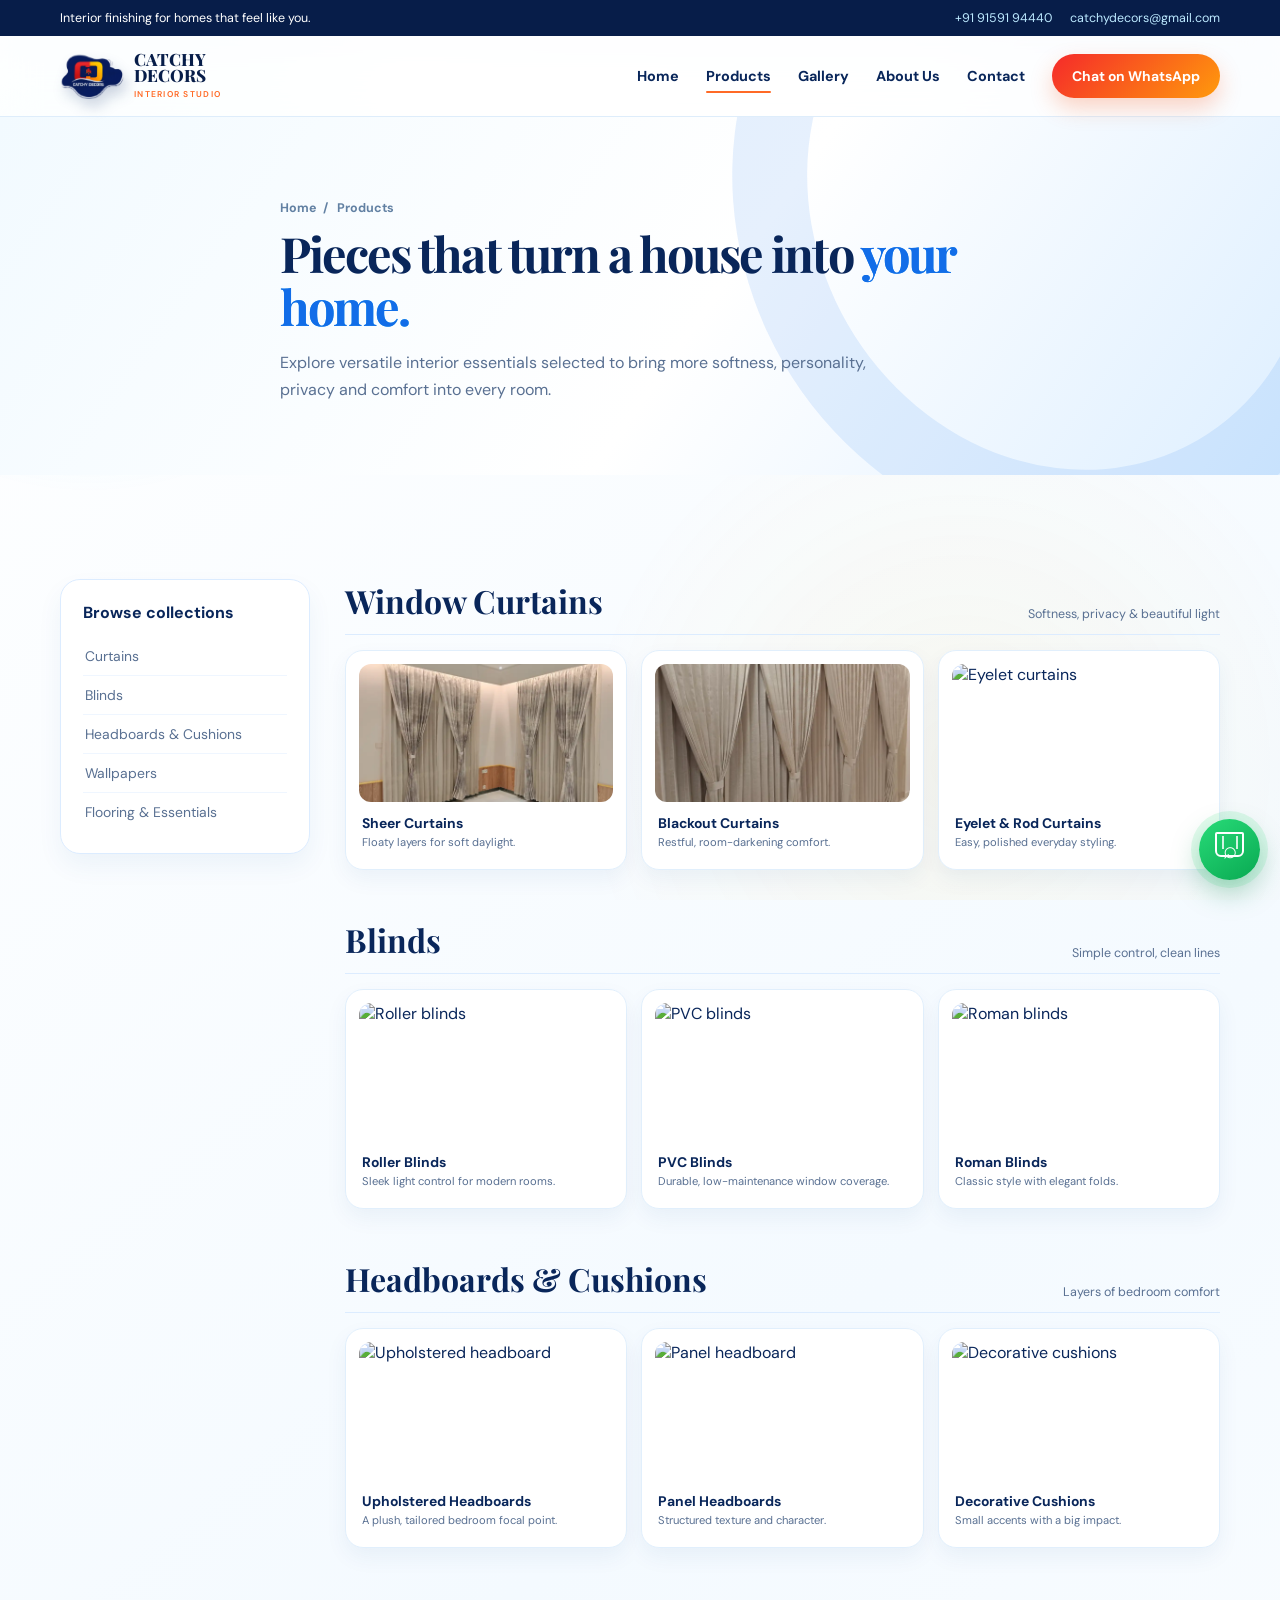
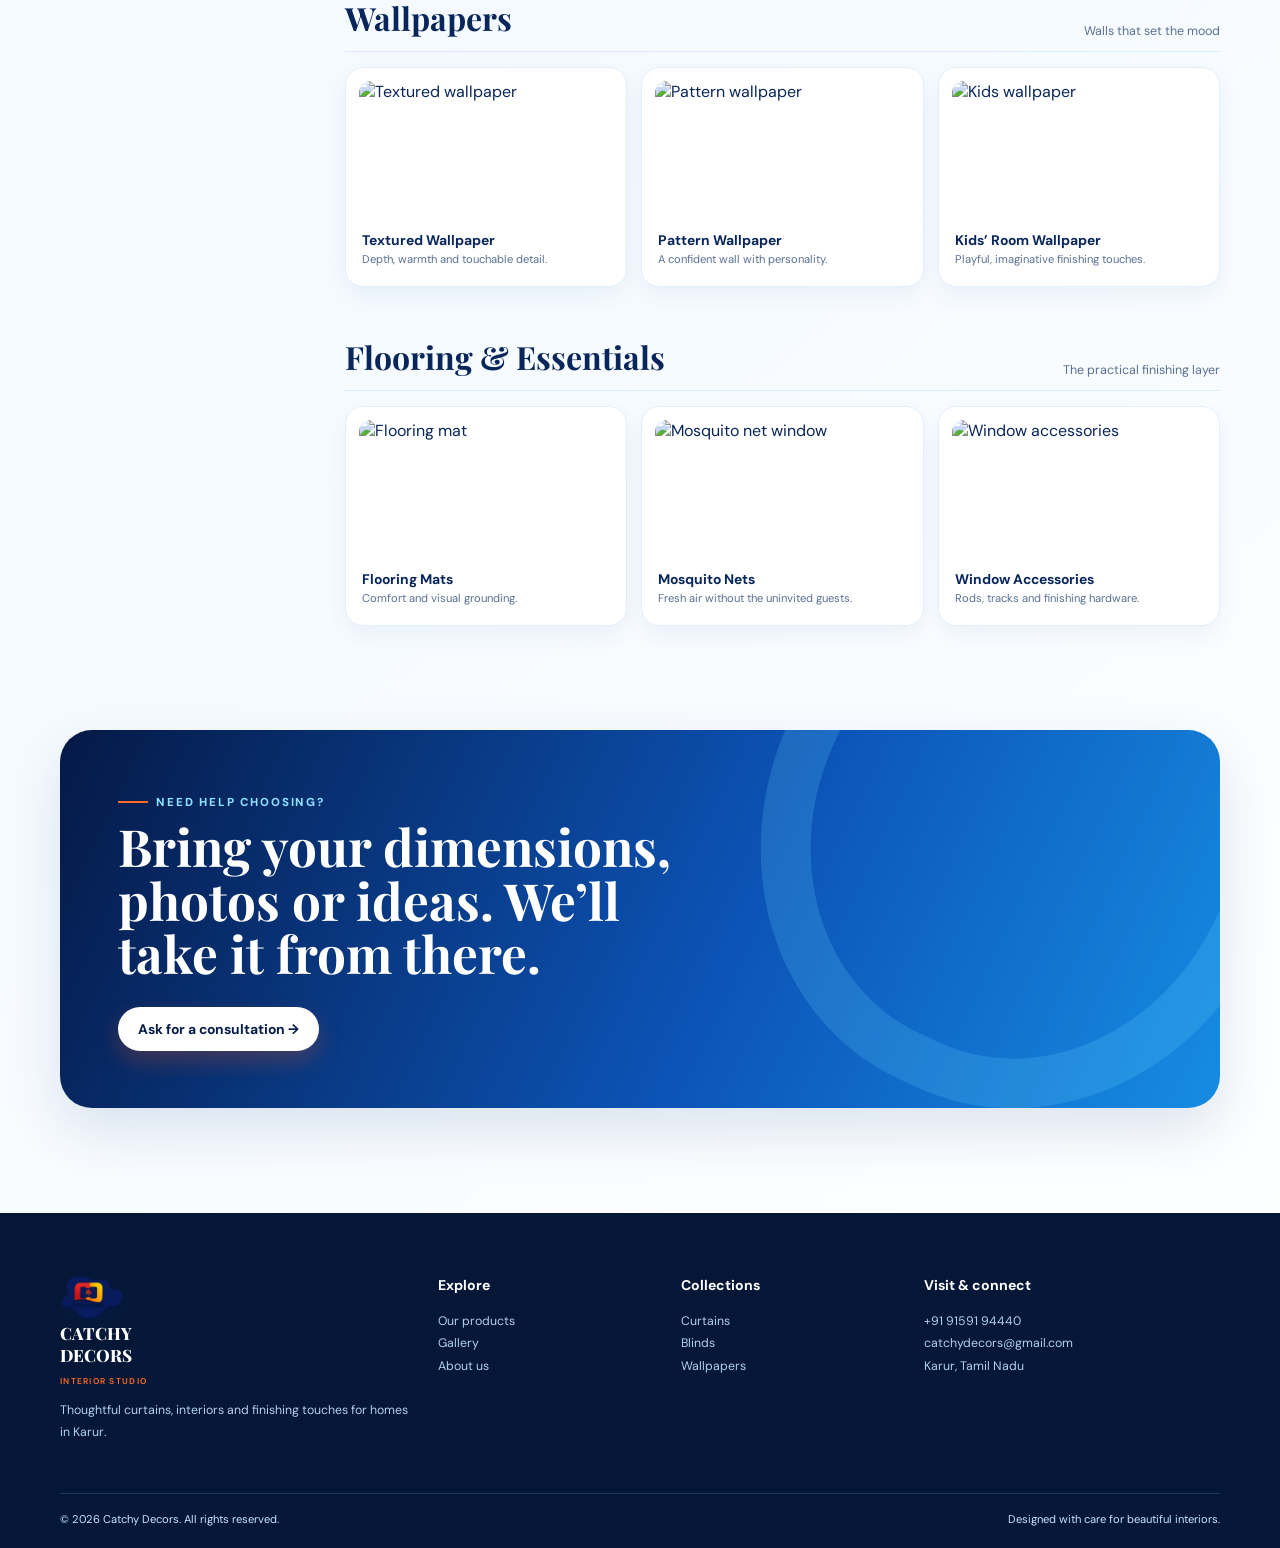
==== commit 8536fa09: "Update products.html" ====
--- a/products.html
+++ b/products.html
@@ -63,7 +63,7 @@
                                 <p>Floaty layers for soft daylight.</p>
                             </article>
                             <article class="subproduct"><img
-                                    src="E:\catchy decora\catchy-decors-website\assets\curtains\window curtains 1 (10).webp"
+                                    src="assets\curtains\window curtains 1 (10).webp"
                                     alt="Blackout curtains">
                                 <h3>Blackout Curtains</h3>
                                 <p>Restful, room-darkening comfort.</p>
@@ -219,4 +219,4 @@
     <script src="script.js"></script>
 </body>
 
-</html>+</html>
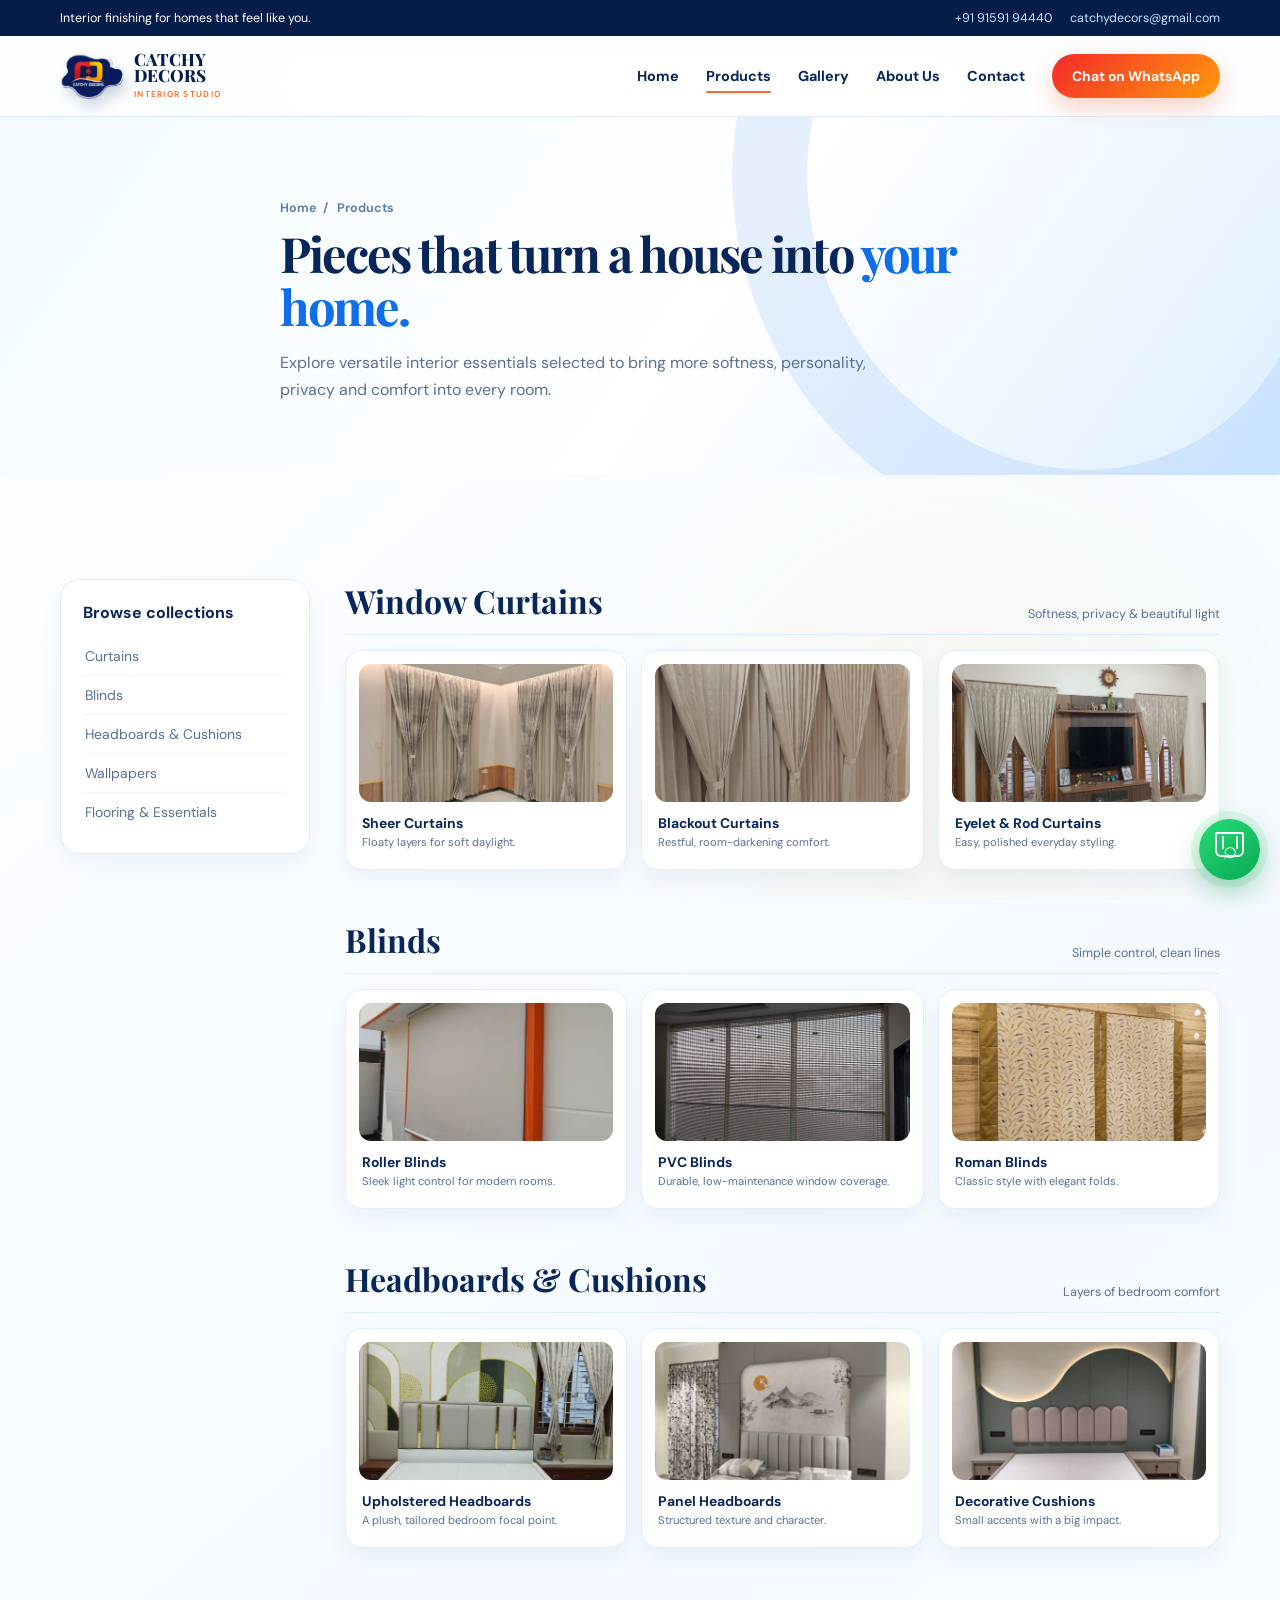
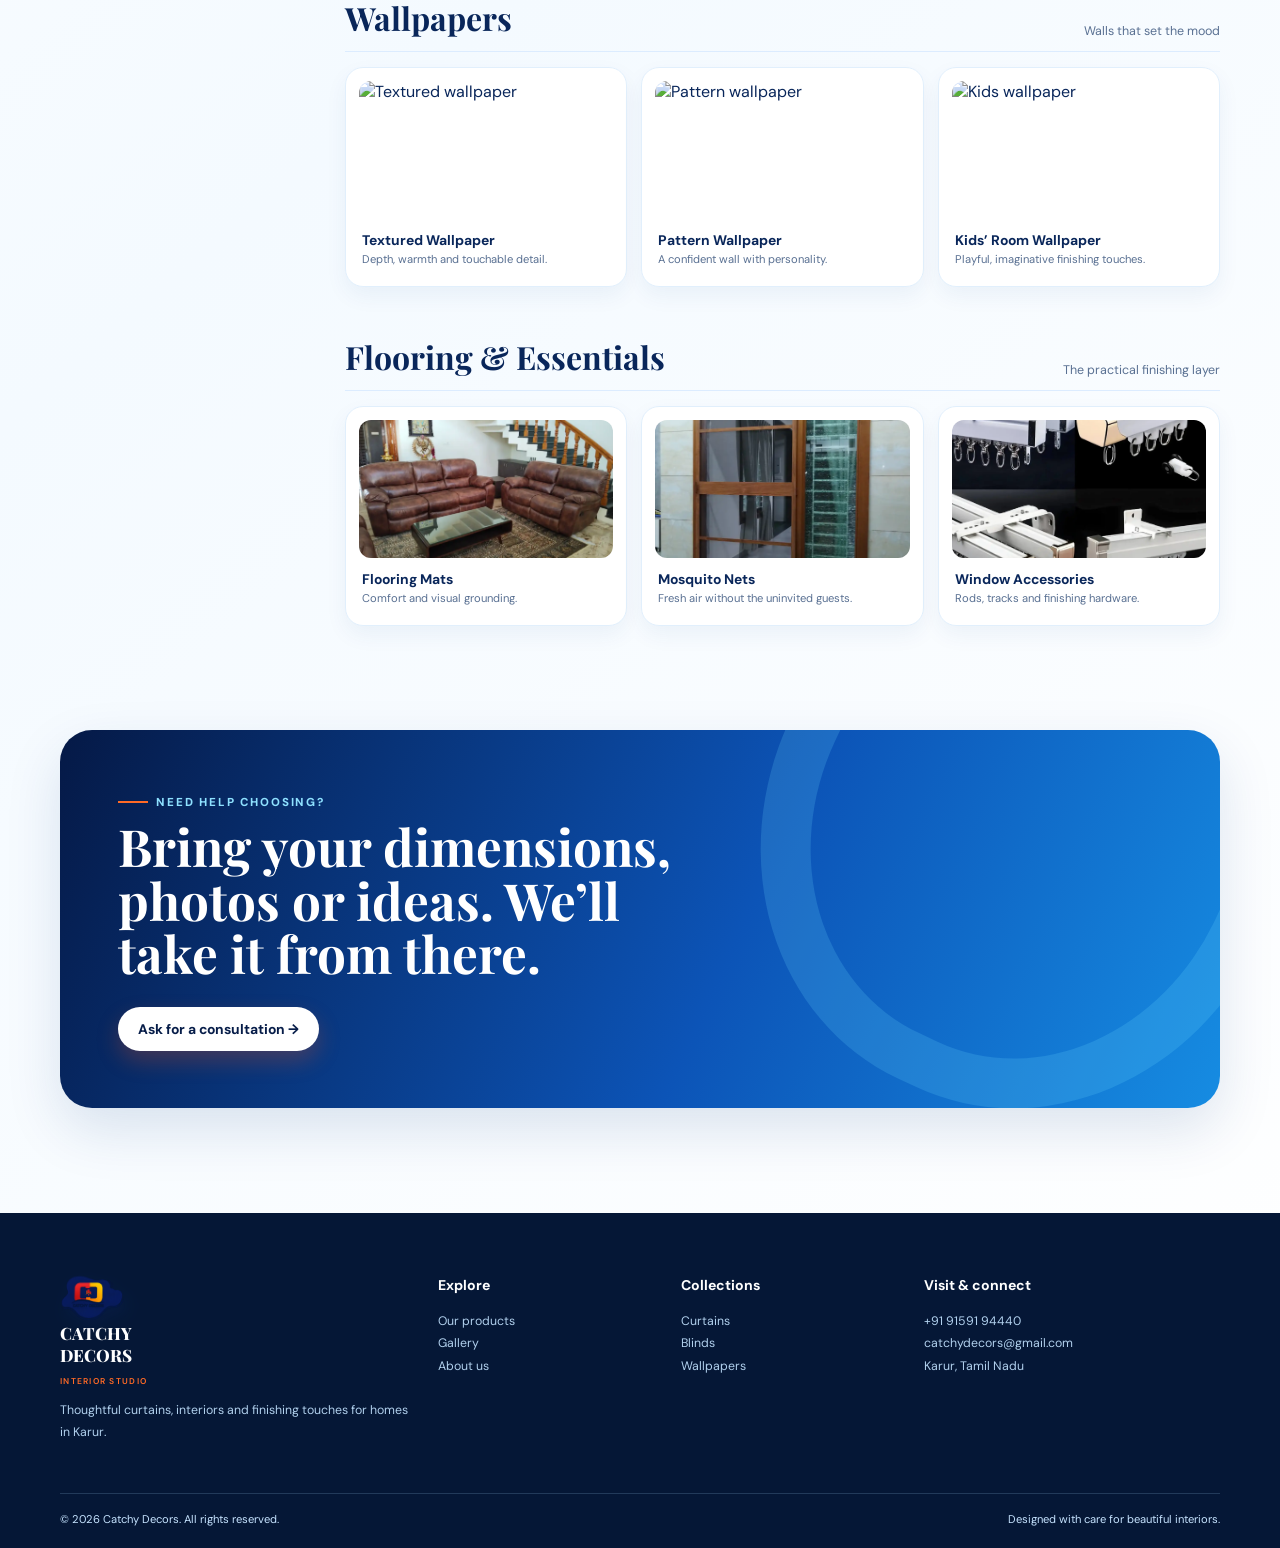
==== commit c010e668: "Update products.html" ====
--- a/products.html
+++ b/products.html
@@ -69,7 +69,7 @@
                                 <p>Restful, room-darkening comfort.</p>
                             </article>
                             <article class="subproduct"><img
-                                    src="E:\catchy decora\catchy-decors-website\assets\curtains\window curtains 1 (14).webp"
+                                    src="assets\curtains\window curtains 1 (14).webp"
                                     alt="Eyelet curtains">
                                 <h3>Eyelet & Rod Curtains</h3>
                                 <p>Easy, polished everyday styling.</p>
@@ -83,19 +83,19 @@
                         </div>
                         <div class="subproduct-grid">
                             <article class="subproduct"><img
-                                    src="E:\catchy decora\catchy-decors-website\assets\blinds\outer _blind or all weather blinds.webp"
+                                    src="assets\blinds\outer _blind or all weather blinds.webp"
                                     alt="Roller blinds">
                                 <h3>Roller Blinds</h3>
                                 <p>Sleek light control for modern rooms.</p>
                             </article>
                             <article class="subproduct"><img
-                                    src="E:\catchy decora\catchy-decors-website\assets\blinds\pvc blinds.webp"
+                                    src="assets\blinds\pvc blinds.webp"
                                     alt="PVC blinds">
                                 <h3>PVC Blinds</h3>
                                 <p>Durable, low-maintenance window coverage.</p>
                             </article>
                             <article class="subproduct"><img
-                                    src="E:\catchy decora\catchy-decors-website\assets\blinds\roman blind 6.webp"
+                                    src="assets\blinds\roman blind 6.webp"
                                     alt="Roman blinds">
                                 <h3>Roman Blinds</h3>
                                 <p>Classic style with elegant folds.</p>
@@ -109,19 +109,19 @@
                         </div>
                         <div class="subproduct-grid">
                             <article class="subproduct"><img
-                                    src="E:\catchy decora\catchy-decors-website\assets\headboard\head board (25).webp"
+                                    src="assets\headboard\head board (25).webp"
                                     alt="Upholstered headboard">
                                 <h3>Upholstered Headboards</h3>
                                 <p>A plush, tailored bedroom focal point.</p>
                             </article>
                             <article class="subproduct"><img
-                                    src="E:\catchy decora\catchy-decors-website\assets\headboard\head board (26).webp"
+                                    src="assets\headboard\head board (26).webp"
                                     alt="Panel headboard">
                                 <h3>Panel Headboards</h3>
                                 <p>Structured texture and character.</p>
                             </article>
                             <article class="subproduct"><img
-                                    src="E:\catchy decora\catchy-decors-website\assets\headboard\head board (24).webp"
+                                    src="assets\headboard\head board (24).webp"
                                     alt="Decorative cushions">
                                 <h3>Decorative Cushions</h3>
                                 <p>Small accents with a big impact.</p>
@@ -161,19 +161,19 @@
                         </div>
                         <div class="subproduct-grid">
                             <article class="subproduct"><img
-                                    src="E:\catchy decora\catchy-decors-website\assets\floor mat\floor mate.webp"
+                                    src="assets\floor mat\floor mate.webp"
                                     alt="Flooring mat">
                                 <h3>Flooring Mats</h3>
                                 <p>Comfort and visual grounding.</p>
                             </article>
                             <article class="subproduct"><img
-                                    src="E:\catchy decora\catchy-decors-website\assets\mosquito net\mosquito net door.webp"
+                                    src="assets\mosquito net\mosquito net door.webp"
                                     alt="Mosquito net window">
                                 <h3>Mosquito Nets</h3>
                                 <p>Fresh air without the uninvited guests.</p>
                             </article>
                             <article class="subproduct"><img
-                                    src="E:\catchy decora\catchy-decors-website\assets\curtain-channel.webp"
+                                    src="assets\curtain-channel.webp"
                                     alt="Window accessories">
                                 <h3>Window Accessories</h3>
                                 <p>Rods, tracks and finishing hardware.</p>
